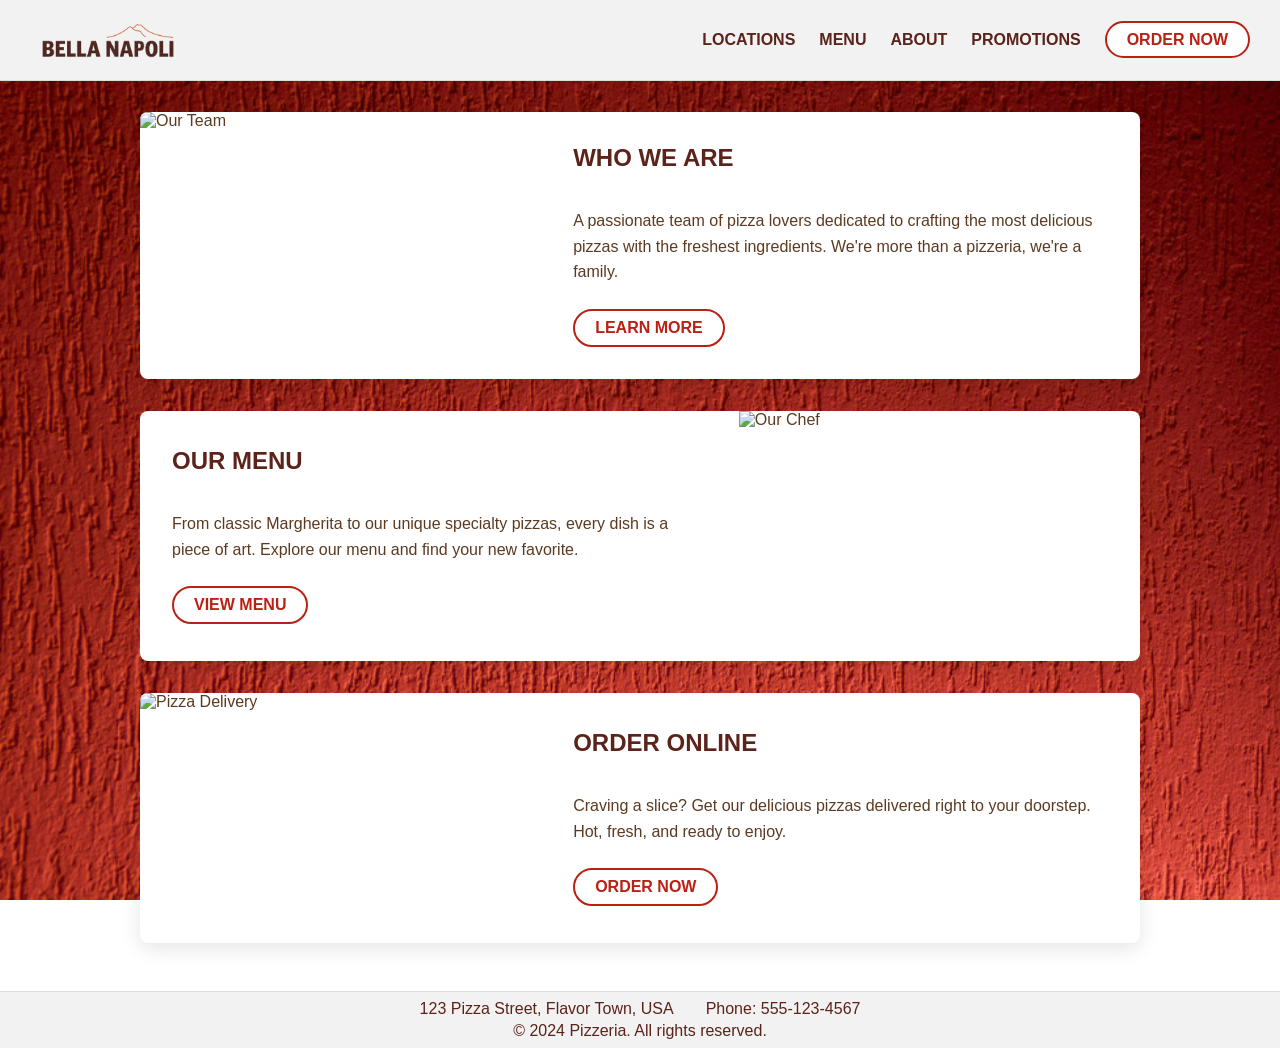
==== index.html @ 9ca112c9 "add defaults" ====
<!DOCTYPE html>
<html lang="en">
<head>
    <meta charset="UTF-8">
    <meta name="viewport" content="width=device-width, initial-scale=1.0">
    <meta name="description" content="Pizzeria website">
    <title>Pizzeria</title>
    <link rel="stylesheet" href="css/style.css">
</head>
<body>
    <header>
        <div class="logo-container">
            <a href="index.html"><img src="img/logo.png" alt="Pizzeria Logo"></a>
        </div>
        <nav>
            <ul>
                <li><a href="index.html">Locations</a></li>
                <li><a href="Pages/menu.html">Menu</a></li>
                <li><a href="Pages/about.html">About</a></li>
                <li><a href="#">Promotions</a></li>
                <li><a href="Pages/order.html" class="button">Order Now</a></li>
            </ul>
        </nav>
    </header>
    <main>
        <div class="info-section-container">
            <!-- About Us Card -->
            <div class="info-card">
                <div class="info-card-img">
                    <img src="img/team.jpg" alt="Our Team">
                </div>
                <div class="info-card-content">
                    <h2>Who We Are</h2>
                    <p>A passionate team of pizza lovers dedicated to crafting the most delicious pizzas with the freshest ingredients. We're more than a pizzeria, we're a family.</p>
                    <a href="Pages/about.html" class="info-card-button">Learn More</a>
                </div>
            </div>

            <!-- Menu Card -->
            <div class="info-card">
                <div class="info-card-img">
                    <img src="img/chef.jpg" alt="Our Chef">
                </div>
                <div class="info-card-content">
                    <h2>Our Menu</h2>
                    <p>From classic Margherita to our unique specialty pizzas, every dish is a piece of art. Explore our menu and find your new favorite.</p>
                    <a href="Pages/menu.html" class="info-card-button">View Menu</a>
                </div>
            </div>

            <!-- Order Now Card -->
            <div class="info-card">
                <div class="info-card-img">
                    <img src="img/pizza-delivery.jpg" alt="Pizza Delivery">
                </div>
                <div class="info-card-content">
                    <h2>Order Online</h2>
                    <p>Craving a slice? Get our delicious pizzas delivered right to your doorstep. Hot, fresh, and ready to enjoy.</p>
                    <a href="Pages/order.html" class="info-card-button">Order Now</a>
                </div>
            </div>
        </div>
    </main>
    <footer>
        <div class="footer-content">
            <div class="contact-info">
                <p>123 Pizza Street, Flavor Town, USA</p>
                <p>Phone: 555-123-4567</p>
            </div>
            <p>&copy; 2024 Pizzeria. All rights reserved.</p>
        </div>
    </footer>
    <script src="js/main.js"></script>
</body>
</html>
---- css/style.css ----
html, body {
    overflow-x: hidden; /* Prevent horizontal scrolling */
}

html {
    height: 100%;
    scroll-behavior: smooth;
}

body {
    font-family: sans-serif;
    color: #5c3a21;
    margin: 0;
    background-image: url('../img/background.jpg');
    background-repeat: no-repeat; /* Prevent the background from repeating */
    background-size: cover;
    background-position: center center;
    background-attachment: fixed; /* Keep the background fixed */
    display: flex;
    flex-direction: column;
    min-height: 100vh; /* Use min-height: 100vh to ensure the body takes at least the full viewport height */
    width: 100%; /* Ensure body takes full width */
}

main {
    flex: 1 0 auto;
    padding: 1rem;
    background-color: transparent;
    padding-top: 80px; /* Add padding to avoid content being hidden by the sticky header */
}

footer {
    flex-shrink: 0;
    background-color: #f2f2f2;
    color: #5b231a;
    text-align: center;
    padding: 0.5rem 2rem; /* Further reduced padding */
    width: 100%;
    border-top: 1px solid #ddd;
    box-sizing: border-box;
}

.footer-content {
    display: flex;
    flex-direction: column;
    align-items: center;
    gap: 0.25rem; /* Reduced space between contact info and copyright */
}

.contact-info {
    display: flex;
    gap: 2rem;
    flex-wrap: wrap;
    justify-content: center;
}

.footer-content p {
    margin: 0;
}

/* Header Styles */
header {
    background-color: #f2f2f2;
    padding: 15px 30px;
    display: flex;
    justify-content: space-between;
    align-items: center;
    border-bottom: 1px solid #ddd;
    position: fixed; /* Make header sticky */
    top: 0;
    left: 0;
    right: 0; /* Ensures the header spans the full width */
    z-index: 1000;
    transition: padding 0.3s ease, background-color 0.3s ease;
    box-sizing: border-box; /* Include padding and border in the element's total width and height */
}

header.scrolled {
    padding: 5px 30px;
    background-color: rgba(242, 242, 242, 0.9);
}

.logo-container {
    flex-shrink: 0;
}

.logo-container img {
    height: 50px;
    display: block;
    transition: height 0.3s ease;
}

header.scrolled .logo-container img {
    height: 40px;
}

nav ul {
    display: flex;
    align-items: center;
    gap: 24px;
    list-style: none;
    margin: 0;
    padding: 0;
}

nav a {
    font-family: 'Arial Black', 'Montserrat', sans-serif;
    font-weight: 900;
    text-transform: uppercase;
    text-decoration: none;
    color: #5b231a;
    transition: color 0.3s ease;
}

nav a:hover {
    color: #3d1710;
}

nav a.button {
    color: #ba2114;
    background-color: #ffffff;
    border: 2px solid #ba2114;
    border-radius: 30px;
    padding: 8px 20px;
    transition: background-color 0.3s ease, color 0.3s ease, padding 0.3s ease;
}

header.scrolled nav a.button {
    padding: 6px 18px;
}

nav a.button:hover {
    background-color: #ba2114;
    color: #ffffff;
}

/* Hamburger Menu */
.hamburger {
    display: none;
    cursor: pointer;
}

.hamburger span {
    display: block;
    width: 25px;
    height: 3px;
    margin: 5px 0;
    background-color: #5b231a;
    transition: all 0.3s ease-in-out;
}

/* Main Page Info Cards */
.info-section-container {
    display: flex;
    flex-direction: column;
    gap: 2rem;
    max-width: 1000px;
    margin: 2rem auto;
}

.info-card {
    display: flex;
    background-color: #ffffff;
    border-radius: 8px;
    box-shadow: 0 6px 20px rgba(0,0,0,0.1);
    overflow: hidden;
}

.info-card:nth-child(even) .info-card-img {
    order: 2;
}

.info-card-img {
    flex: 1.5;
    min-height: 250px;
}

.info-card-img img {
    width: 100%;
    height: 100%;
    object-fit: cover;
}

.info-card-content {
    flex: 2;
    padding: 2rem;
    display: flex;
    flex-direction: column;
    justify-content: center;
}

.info-card-content h2 {
    font-family: 'Arial Black', 'Montserrat', sans-serif;
    font-weight: 900;
    text-transform: uppercase;
    color: #5b231a;
    margin-top: 0;
}

.info-card-content p {
    line-height: 1.6;
    margin-bottom: 1.5rem;
}

.info-card-button {
    align-self: flex-start;
    font-family: 'Arial Black', 'Montserrat', sans-serif;
    font-weight: 900;
    text-transform: uppercase;
    text-decoration: none;
    color: #ba2114;
    background-color: #ffffff;
    border: 2px solid #ba2114;
    border-radius: 30px;
    padding: 8px 20px;
    transition: background-color 0.3s ease, color 0.3s ease;
}

.info-card-button:hover {
    background-color: #ba2114;
    color: #ffffff;
}


/* Responsive Design */
@media (max-width: 768px) {
    nav {
        order: 1;
    }

    nav ul {
        display: none;
        flex-direction: column;
        position: absolute;
        top: 100%;
        left: 0;
        width: 100%;
        background-color: #f2f2f2;
        padding: 1rem 0;
    }

    nav.nav-open ul {
        display: flex;
    }

    .hamburger {
        display: block;
        order: 2;
    }

    .info-card {
        flex-direction: column;
    }

    .info-card:nth-child(even) .info-card-img {
        order: 0;
    }
}

/* Order Page Banner Styling */
main.order-banner {
    background-color: transparent;
    padding: 120px 20px 40px;
}

.order-container {
    max-width: 700px;
    margin: 0 auto;
    background-color: #ffffff;
    padding: 40px;
    border-radius: 8px;
    box-shadow: 0 6px 20px rgba(0,0,0,0.1);
    text-align: center;
}

.order-container h1 {
    font-family: 'Arial Black', 'Montserrat', sans-serif;
    font-weight: 900;
    text-transform: uppercase;
    color: #5b231a;
    margin-top: 0;
    margin-bottom: 30px;
}

.order-form fieldset {
    border: 1px solid #ddd;
    border-radius: 8px;
    padding: 25px;
    margin-bottom: 25px;
    text-align: left;
}

.order-form legend {
    font-family: 'Arial Black', 'Montserrat', sans-serif;
    font-weight: 900;
    text-transform: uppercase;
    color: #5b231a;
    padding: 0 10px;
    margin-left: 10px;
}

.form-group {
    margin-bottom: 20px;
}

.form-group label {
    display: block;
    margin-bottom: 8px;
    font-weight: bold;
    color: #5c3a21;
}

.form-group input[type="text"],
.form-group input[type="tel"] {
    width: 100%;
    padding: 12px;
    border: 1px solid #ccc;
    border-radius: 5px;
    box-sizing: border-box;
    font-size: 16px;
}

.form-group-checkbox {
    display: flex;
    align-items: center;
    margin-bottom: 12px;
}

.form-group-checkbox label {
    margin-left: 10px;
    font-weight: normal;
}

.submit-btn {
    font-family: 'Arial Black', 'Montserrat', sans-serif;
    font-weight: 900;
    text-transform: uppercase;
    color: #ffffff;
    background-color: #ba2114;
    border: none;
    border-radius: 30px;
    padding: 15px 30px;
    cursor: pointer;
    transition: background-color 0.3s ease;
    font-size: 18px;
    margin-top: 10px;
}

.submit-btn:hover {
    background-color: #9a1b10;
}

/* Menu Page Styles */
.menu-container {
    max-width: 1200px;
    margin: 0 auto;
    padding: 20px;
}

.menu-category {
    margin-bottom: 50px;
}

.menu-category h2 {
    font-family: 'Arial Black', 'Montserrat', sans-serif;
    font-weight: 900;
    text-transform: uppercase;
    color: #fff;
    text-shadow: 2px 2px 4px rgba(0,0,0,0.6);
    text-align: center;
    font-size: 2.5rem;
    margin-bottom: 30px;
}

.menu-grid {
    display: grid;
    grid-template-columns: repeat(auto-fit, minmax(300px, 1fr));
    gap: 30px;
}

.menu-item {
    background-color: #fff;
    border-radius: 8px;
    box-shadow: 0 4px 15px rgba(0,0,0,0.08);
    overflow: hidden;
    display: flex;
    flex-direction: column;
}

.menu-item img {
    width: 100%;
    height: 200px;
    object-fit: cover;
}

.menu-item-details {
    padding: 20px;
    text-align: center;
}

.item-name {
    font-family: 'Arial Black', 'Montserrat', sans-serif;
    font-weight: 900;
    font-size: 1.4rem;
    color: #5b231a;
    margin: 0 0 10px 0;
}

.item-description {
    font-size: 1rem;
    color: #5c3a21;
    margin: 0 0 15px 0;
    line-height: 1.5;
}

.item-price {
    font-size: 1.2rem;
    font-weight: bold;
    color: #ba2114;
}
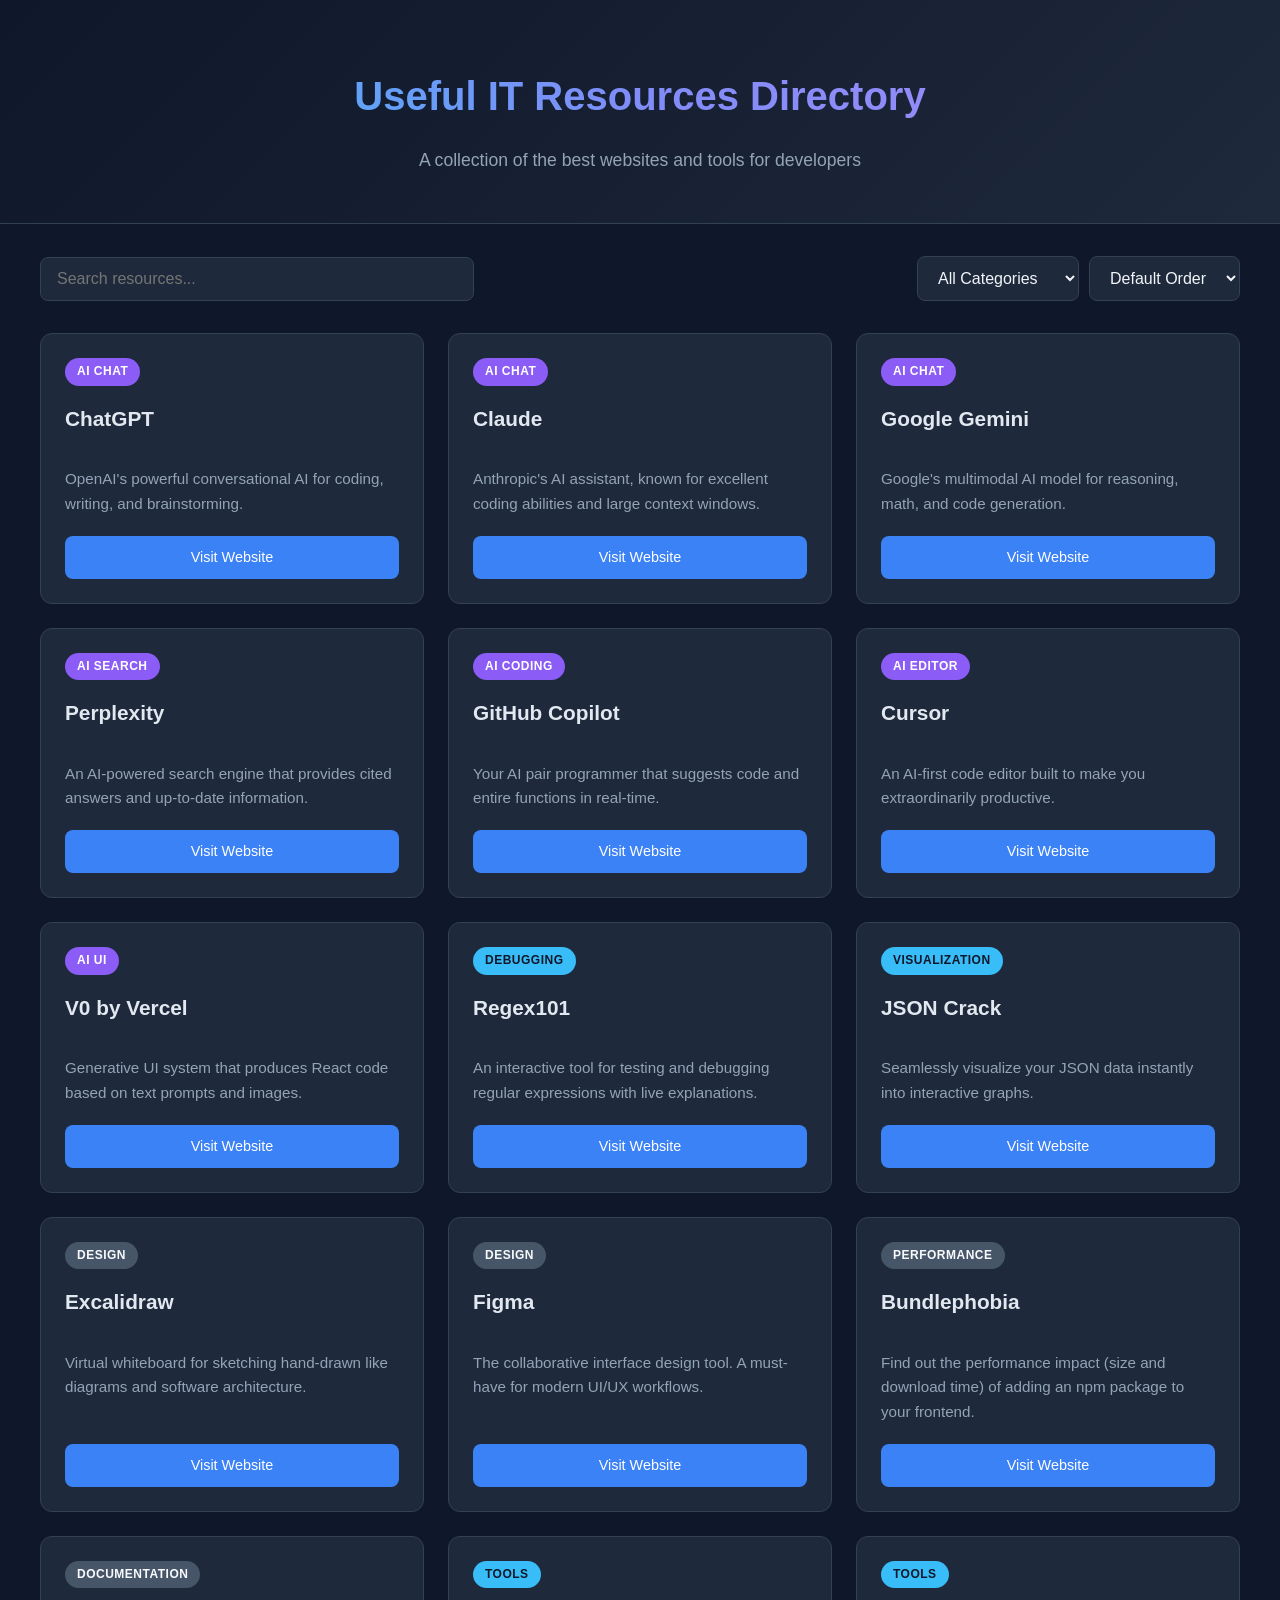
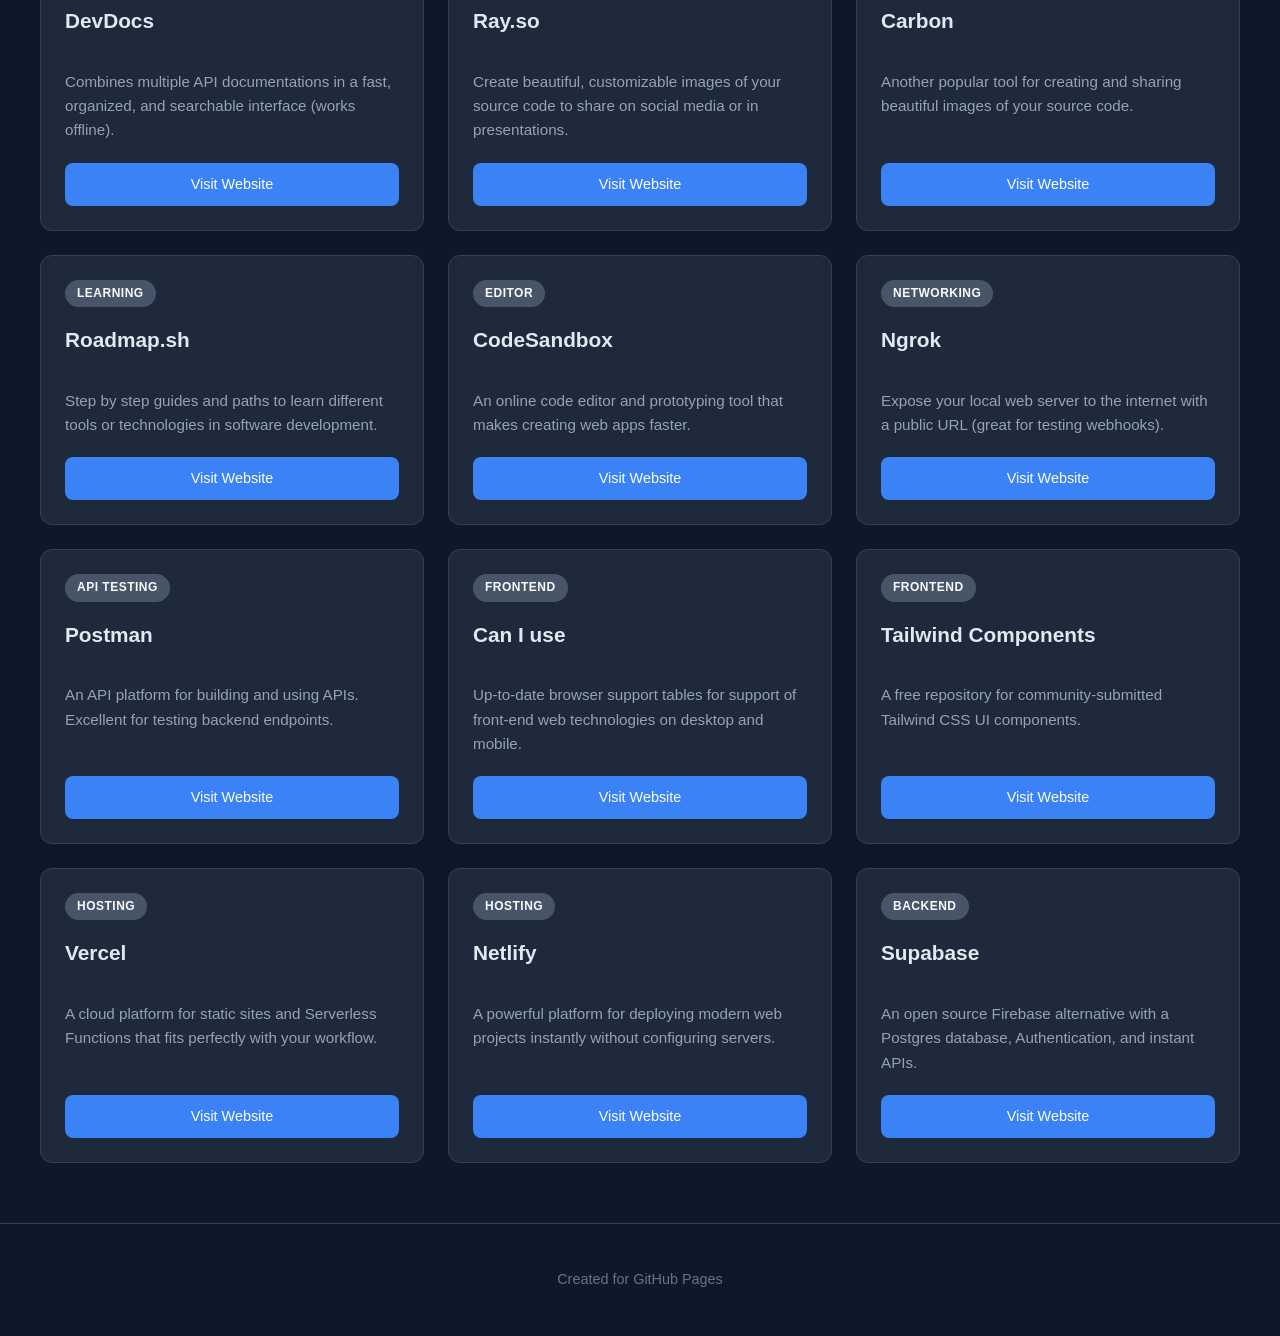
==== commit c3dc6add: "firts and last commit" ====
--- a/index.html
+++ b/index.html
@@ -3,73 +3,40 @@
 <head>
     <meta charset="UTF-8">
     <meta name="viewport" content="width=device-width, initial-scale=1.0">
-    <meta name="description" content="Pizzeria website">
-    <title>Pizzeria</title>
-    <link rel="stylesheet" href="css/style.css">
+    <title>Useful Resources Directory</title>
+    <link rel="stylesheet" href="style.css">
 </head>
 <body>
     <header>
-        <div class="logo-container">
-            <a href="index.html"><img src="img/logo.png" alt="Pizzeria Logo"></a>
-        </div>
-        <nav>
-            <ul>
-                <li><a href="index.html">Locations</a></li>
-                <li><a href="Pages/menu.html">Menu</a></li>
-                <li><a href="Pages/about.html">About</a></li>
-                <li><a href="#">Promotions</a></li>
-                <li><a href="Pages/order.html" class="button">Order Now</a></li>
-            </ul>
-        </nav>
+        <h1>Useful IT Resources Directory</h1>
+        <p>A collection of the best websites and tools for developers</p>
     </header>
+
     <main>
-        <div class="info-section-container">
-            <!-- About Us Card -->
-            <div class="info-card">
-                <div class="info-card-img">
-                    <img src="img/team.jpg" alt="Our Team">
-                </div>
-                <div class="info-card-content">
-                    <h2>Who We Are</h2>
-                    <p>A passionate team of pizza lovers dedicated to crafting the most delicious pizzas with the freshest ingredients. We're more than a pizzeria, we're a family.</p>
-                    <a href="Pages/about.html" class="info-card-button">Learn More</a>
-                </div>
-            </div>
-
-            <!-- Menu Card -->
-            <div class="info-card">
-                <div class="info-card-img">
-                    <img src="img/chef.jpg" alt="Our Chef">
-                </div>
-                <div class="info-card-content">
-                    <h2>Our Menu</h2>
-                    <p>From classic Margherita to our unique specialty pizzas, every dish is a piece of art. Explore our menu and find your new favorite.</p>
-                    <a href="Pages/menu.html" class="info-card-button">View Menu</a>
-                </div>
-            </div>
-
-            <!-- Order Now Card -->
-            <div class="info-card">
-                <div class="info-card-img">
-                    <img src="img/pizza-delivery.jpg" alt="Pizza Delivery">
-                </div>
-                <div class="info-card-content">
-                    <h2>Order Online</h2>
-                    <p>Craving a slice? Get our delicious pizzas delivered right to your doorstep. Hot, fresh, and ready to enjoy.</p>
-                    <a href="Pages/order.html" class="info-card-button">Order Now</a>
-                </div>
+        <div class="controls-container">
+            <input type="text" id="search-input" placeholder="Search resources...">
+            <div class="filters">
+                <select id="category-filter">
+                    <option value="all">All Categories</option>
+                </select>
+                <select id="sort-select">
+                    <option value="default">Default Order</option>
+                    <option value="name-asc">Name (A-Z)</option>
+                    <option value="name-desc">Name (Z-A)</option>
+                </select>
             </div>
         </div>
+
+        <!-- Cards from JSON will be loaded here -->
+        <div id="resources-container" class="container">
+            <p>Loading data...</p>
+        </div>
     </main>
+
     <footer>
-        <div class="footer-content">
-            <div class="contact-info">
-                <p>123 Pizza Street, Flavor Town, USA</p>
-                <p>Phone: 555-123-4567</p>
-            </div>
-            <p>&copy; 2024 Pizzeria. All rights reserved.</p>
-        </div>
+        <p>Created for GitHub Pages</p>
     </footer>
-    <script src="js/main.js"></script>
+
+    <script src="script.js"></script>
 </body>
 </html>
--- a/style.css
+++ b/style.css
@@ -0,0 +1,205 @@
+/* Modern Dark Theme */
+:root {
+    --bg-color: #0f172a;
+    --text-color: #f1f5f9;
+    --card-bg: #1e293b;
+    --card-hover: #334155;
+    --accent-color: #3b82f6;
+    --accent-hover: #2563eb;
+
+    /* Tag Colors */
+    --tag-ai-bg: #8b5cf6;
+    --tag-ai-text: #ffffff;
+
+    --tag-tools-bg: #38bdf8;
+    --tag-tools-text: #0f172a;
+
+    --tag-default-bg: #475569;
+    --tag-default-text: #f8fafc;
+}
+
+body {
+    font-family: 'Inter', -apple-system, BlinkMacSystemFont, "Segoe UI", Roboto, Helvetica, Arial, sans-serif;
+    line-height: 1.6;
+    margin: 0;
+    padding: 0;
+    background-color: var(--bg-color);
+    color: var(--text-color);
+}
+
+header {
+    text-align: center;
+    padding: 4rem 1rem 2rem;
+    background: linear-gradient(135deg, rgba(15,23,42,1) 0%, rgba(30,41,59,1) 100%);
+    border-bottom: 1px solid #334155;
+    margin-bottom: 2rem;
+}
+
+header h1 {
+    margin: 0 0 10px 0;
+    font-size: 2.5rem;
+    font-weight: 800;
+    background: -webkit-linear-gradient(45deg, #38bdf8, #818cf8, #a78bfa);
+    -webkit-background-clip: text;
+    -webkit-text-fill-color: transparent;
+}
+
+header p {
+    color: #94a3b8;
+    font-size: 1.1rem;
+}
+
+/* Controls (Search & Filters) */
+.controls-container {
+    max-width: 1200px;
+    margin: 0 auto 2rem;
+    padding: 0 1.5rem;
+    display: flex;
+    flex-direction: column;
+    gap: 15px;
+}
+
+@media (min-width: 768px) {
+    .controls-container {
+        flex-direction: row;
+        justify-content: space-between;
+        align-items: center;
+    }
+}
+
+.controls-container input,
+.controls-container select {
+    background-color: var(--card-bg);
+    border: 1px solid #334155;
+    color: var(--text-color);
+    padding: 12px 16px;
+    border-radius: 8px;
+    font-size: 1rem;
+    outline: none;
+    transition: border-color 0.2s;
+}
+
+.controls-container input:focus,
+.controls-container select:focus {
+    border-color: var(--accent-color);
+}
+
+.controls-container input {
+    flex-grow: 1;
+    max-width: 400px;
+}
+
+.filters {
+    display: flex;
+    gap: 10px;
+    flex-wrap: wrap;
+}
+
+/* Container */
+.container {
+    max-width: 1200px;
+    margin: 0 auto;
+    padding: 0 1.5rem;
+    display: grid;
+    grid-template-columns: repeat(auto-fill, minmax(320px, 1fr));
+    gap: 24px;
+}
+
+.no-results {
+    grid-column: 1 / -1;
+    text-align: center;
+    padding: 3rem;
+    color: #94a3b8;
+    font-size: 1.2rem;
+    background: var(--card-bg);
+    border-radius: 12px;
+    border: 1px dashed #334155;
+}
+
+/* Card Styles */
+.card {
+    background: var(--card-bg);
+    border: 1px solid #334155;
+    border-radius: 12px;
+    padding: 24px;
+    display: flex;
+    flex-direction: column;
+    transition: all 0.3s ease;
+}
+
+.card:hover {
+    transform: translateY(-4px);
+    box-shadow: 0 12px 20px -10px rgba(0, 0, 0, 0.5);
+    border-color: #475569;
+    background: var(--card-hover);
+}
+
+.card h2 {
+    margin-top: 0;
+    font-size: 1.3rem;
+    font-weight: 600;
+    color: #e2e8f0;
+}
+
+.card p {
+    flex-grow: 1;
+    color: #94a3b8;
+    font-size: 0.95rem;
+    margin-bottom: 20px;
+}
+
+/* Dynamic Tag System */
+.tag {
+    display: inline-block;
+    padding: 4px 12px;
+    border-radius: 9999px;
+    font-size: 0.75rem;
+    font-weight: 600;
+    text-transform: uppercase;
+    letter-spacing: 0.5px;
+    margin-bottom: 16px;
+    align-self: flex-start;
+}
+
+.tag[data-type^="AI"] {
+    background-color: var(--tag-ai-bg);
+    color: var(--tag-ai-text);
+}
+
+.tag[data-type="Tools"],
+.tag[data-type="Debugging"],
+.tag[data-type="Visualization"] {
+    background-color: var(--tag-tools-bg);
+    color: var(--tag-tools-text);
+}
+
+.tag.default {
+    background-color: var(--tag-default-bg);
+    color: var(--tag-default-text);
+}
+
+.card a {
+    display: inline-block;
+    background-color: var(--accent-color);
+    color: white;
+    text-decoration: none;
+    padding: 10px 16px;
+    border-radius: 8px;
+    text-align: center;
+    font-weight: 500;
+    font-size: 0.9rem;
+    transition: background-color 0.2s ease;
+}
+
+.card a:hover {
+    background-color: var(--accent-hover);
+}
+
+footer {
+    text-align: center;
+    padding: 30px;
+    margin-top: 60px;
+    border-top: 1px solid #334155;
+    color: #64748b;
+    font-size: 0.9rem;
+}
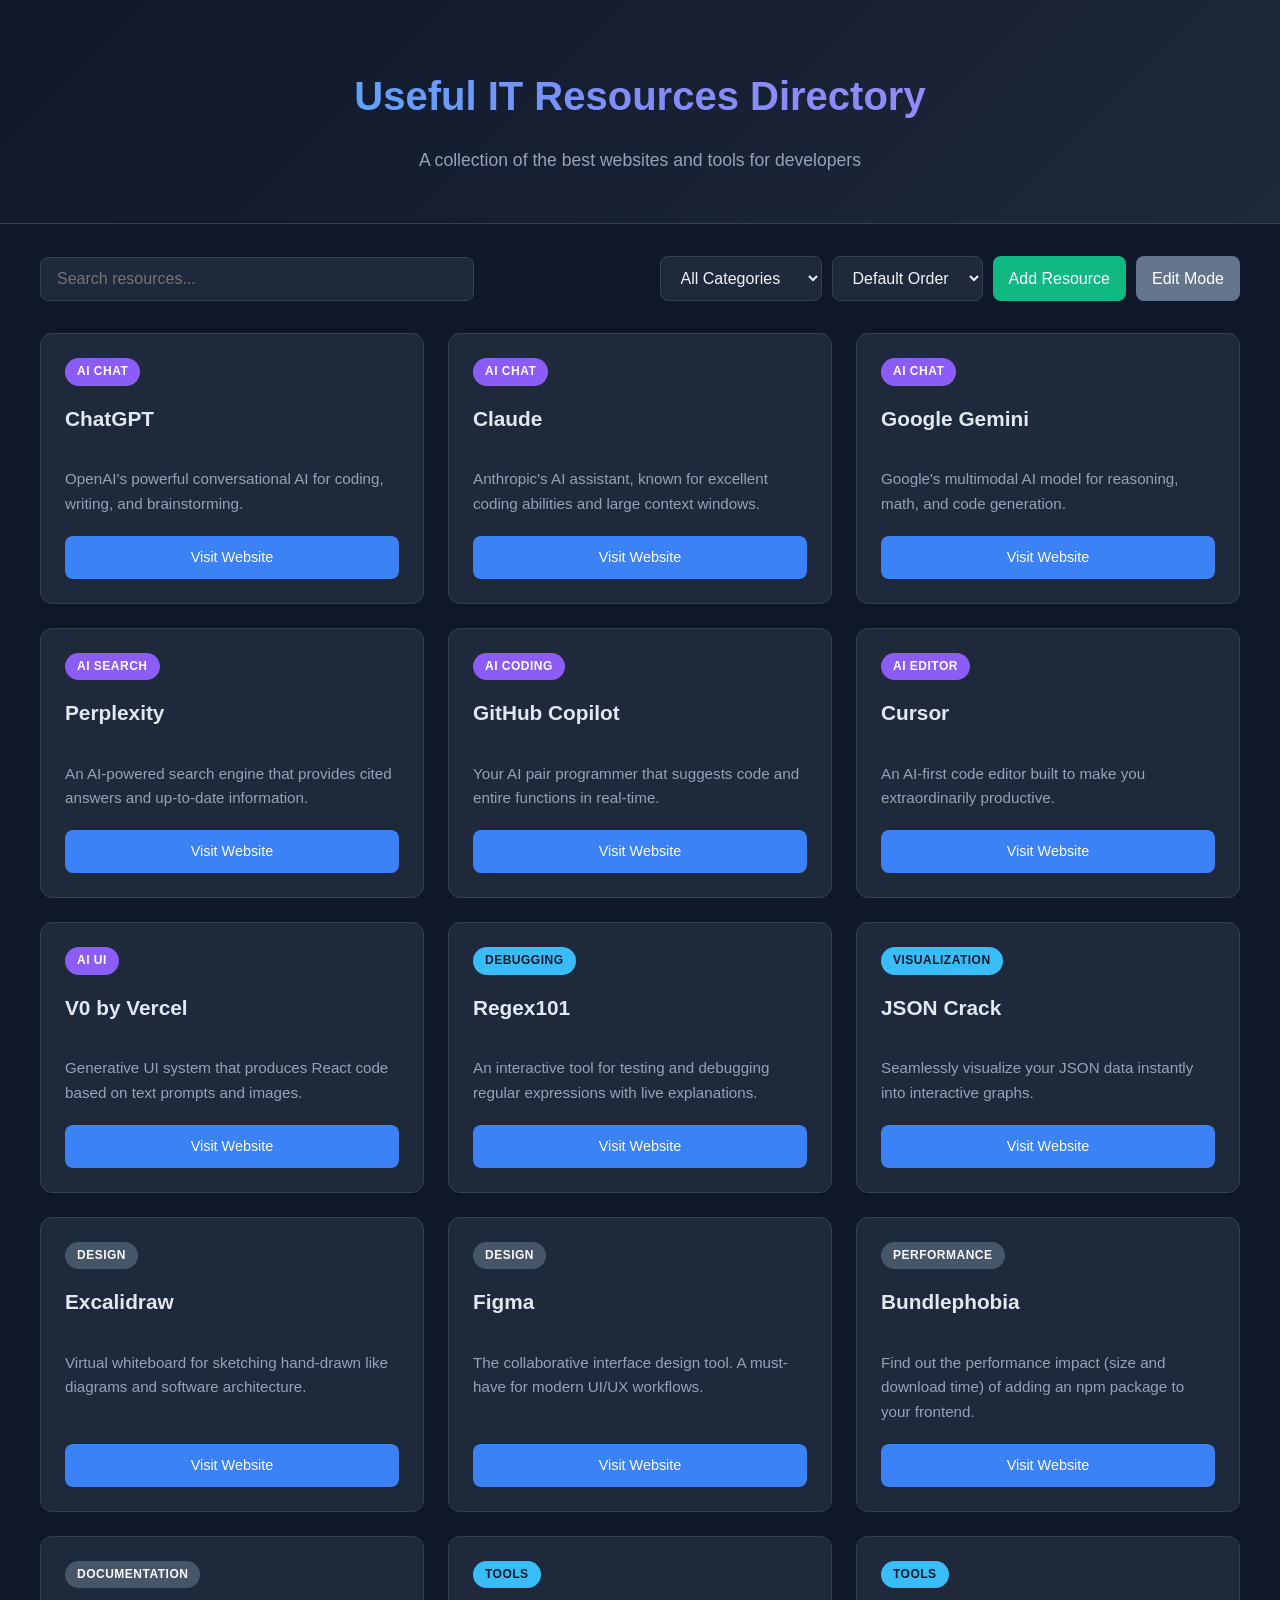
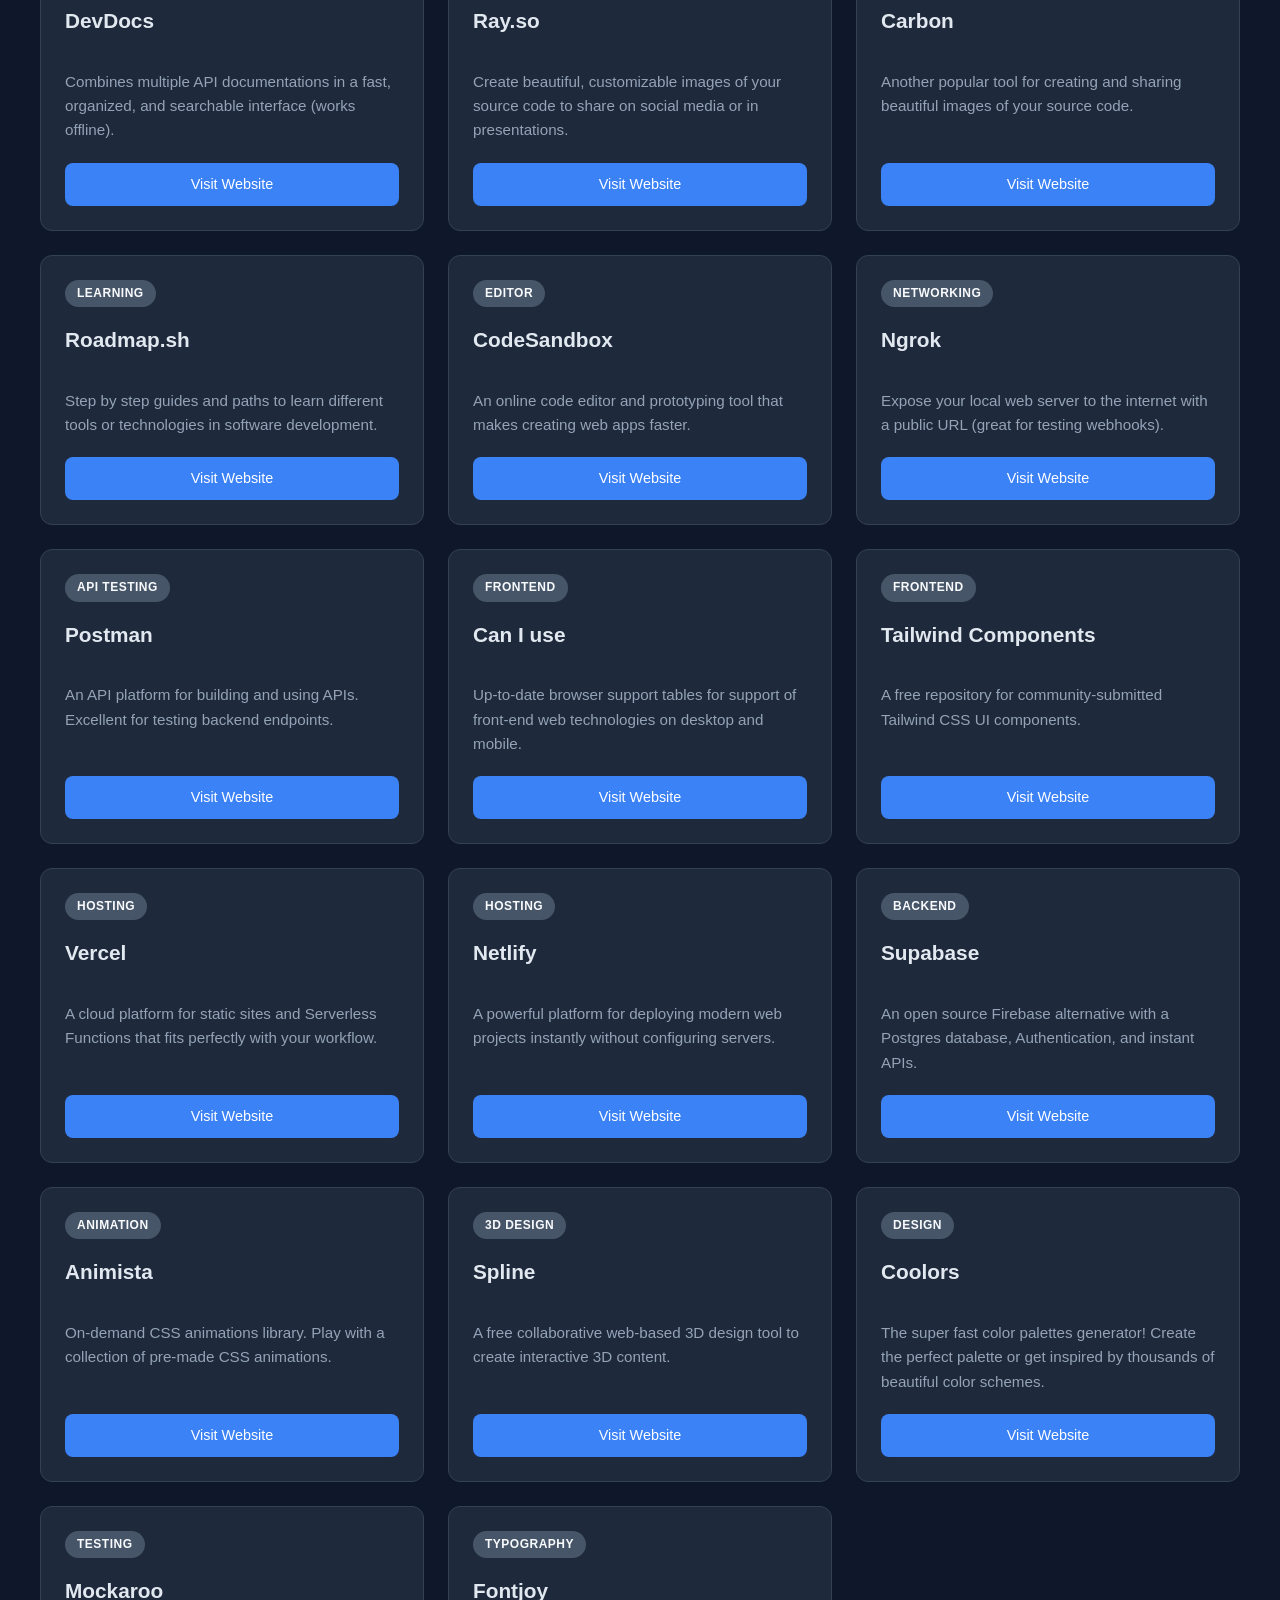
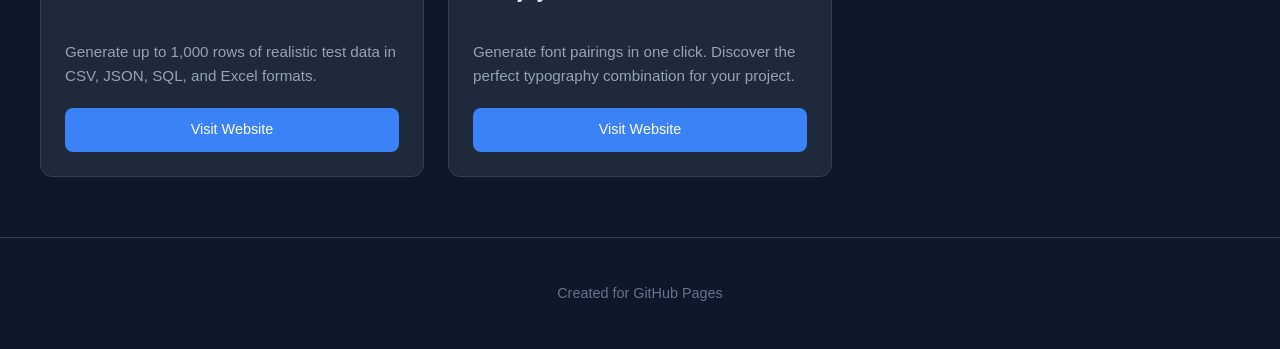
==== commit fe0d73d9: "new" ====
--- a/index.html
+++ b/index.html
@@ -24,6 +24,71 @@
                     <option value="name-asc">Name (A-Z)</option>
                     <option value="name-desc">Name (Z-A)</option>
                 </select>
+                <button id="admin-panel-btn" class="admin-btn">Add Resource</button>
+                <!-- Добавлена кнопка включения режима редактирования/удаления -->
+                <button id="toggle-admin-mode-btn" class="admin-btn" style="background-color: #64748b;">Edit Mode</button>
+            </div>
+        </div>
+
+        <!-- Admin Panel Modal -->
+        <div id="admin-modal" class="modal">
+            <div class="modal-content">
+                <span class="close-btn">&times;</span>
+                <h2>Add New Resource</h2>
+                <p class="admin-desc">To save this permanently on GitHub, provide your Personal Access Token.</p>
+
+                <form id="admin-form">
+                    <div class="form-group">
+                        <label for="github-token">GitHub Token (PAT)</label>
+                        <input type="password" id="github-token" placeholder="ghp_xxxxxxxxxxxxxxxxx" required>
+                        <small>Requires 'repo' scope. Token is never saved.</small>
+                    </div>
+                    <div class="form-group">
+                        <label for="github-repo">GitHub Repo (username/repo)</label>
+                        <input type="text" id="github-repo" placeholder="octocat/my-resources" required>
+                        <small>The repository where data.json is located.</small>
+                    </div>
+                    <hr class="form-divider">
+                    <div class="form-group">
+                        <label for="res-title">Title</label>
+                        <input type="text" id="res-title" placeholder="E.g. CodePen" required>
+                    </div>
+                    <div class="form-group">
+                        <label for="res-desc">Description</label>
+                        <input type="text" id="res-desc" placeholder="A brief description" required>
+                    </div>
+                    <div class="form-group">
+                        <label for="res-url">URL</label>
+                        <input type="url" id="res-url" placeholder="https://..." required>
+                    </div>
+                    <div class="form-group">
+                        <label for="res-tag">Tag / Category</label>
+                        <input type="text" id="res-tag" placeholder="E.g. Editor" required>
+                    </div>
+                    <button type="submit" id="save-btn" class="save-btn">Push to GitHub</button>
+                    <div id="admin-status" class="status-msg"></div>
+                </form>
+            </div>
+        </div>
+
+        <!-- Модальное окно для подтверждения удаления -->
+        <div id="delete-modal" class="modal">
+            <div class="modal-content">
+                <span class="close-delete-btn close-btn">&times;</span>
+                <h2>Delete Resource</h2>
+                <p class="admin-desc" id="delete-confirm-text">Are you sure you want to delete this resource?</p>
+                <form id="delete-form">
+                    <div class="form-group">
+                        <label for="del-github-token">GitHub Token (PAT)</label>
+                        <input type="password" id="del-github-token" placeholder="ghp_xxxxxxxxxxxxxxxxx" required>
+                    </div>
+                    <div class="form-group">
+                        <label for="del-github-repo">GitHub Repo (username/repo)</label>
+                        <input type="text" id="del-github-repo" placeholder="octocat/my-resources" required>
+                    </div>
+                    <button type="submit" id="confirm-delete-btn" class="save-btn" style="background-color: #ef4444;">Delete from GitHub</button>
+                    <div id="delete-status" class="status-msg"></div>
+                </form>
             </div>
         </div>
 
--- a/style.css
+++ b/style.css
@@ -6,6 +6,8 @@
     --card-hover: #334155;
     --accent-color: #3b82f6;
     --accent-hover: #2563eb;
+    --danger-color: #ef4444;
+    --danger-hover: #dc2626;
 
     /* Tag Colors */
     --tag-ai-bg: #8b5cf6;
@@ -95,6 +97,153 @@
     flex-wrap: wrap;
 }
 
+.admin-btn {
+    background-color: #10b981;
+    color: white;
+    border: none;
+    padding: 12px 16px;
+    border-radius: 8px;
+    font-size: 1rem;
+    cursor: pointer;
+    transition: background-color 0.2s;
+    font-weight: 500;
+}
+
+.admin-btn:hover {
+    background-color: #059669;
+}
+
+.admin-mode-active .admin-btn {
+    background-color: var(--danger-color);
+}
+.admin-mode-active .admin-btn:hover {
+    background-color: var(--danger-hover);
+}
+
+/* Modal Styles */
+.modal {
+    display: none;
+    position: fixed;
+    z-index: 100;
+    left: 0;
+    top: 0;
+    width: 100%;
+    height: 100%;
+    overflow: auto;
+    background-color: rgba(15, 23, 42, 0.8);
+    backdrop-filter: blur(4px);
+}
+
+.modal-content {
+    background-color: var(--card-bg);
+    margin: 10% auto;
+    padding: 30px;
+    border: 1px solid #334155;
+    border-radius: 12px;
+    width: 90%;
+    max-width: 500px;
+    box-shadow: 0 20px 25px -5px rgba(0, 0, 0, 0.5);
+    position: relative;
+}
+
+.close-btn {
+    color: #94a3b8;
+    float: right;
+    font-size: 28px;
+    font-weight: bold;
+    cursor: pointer;
+}
+
+.close-btn:hover,
+.close-btn:focus {
+    color: #f1f5f9;
+    text-decoration: none;
+}
+
+.modal h2 {
+    margin-top: 0;
+    color: #f1f5f9;
+}
+
+.admin-desc {
+    color: #94a3b8;
+    font-size: 0.9rem;
+    margin-bottom: 20px;
+}
+
+.form-group {
+    margin-bottom: 15px;
+}
+
+.form-group label {
+    display: block;
+    margin-bottom: 5px;
+    font-weight: 500;
+    color: #e2e8f0;
+    font-size: 0.9rem;
+}
+
+.form-group input {
+    width: 100%;
+    box-sizing: border-box;
+    background-color: #0f172a;
+    border: 1px solid #334155;
+    color: white;
+    padding: 10px;
+    border-radius: 6px;
+    outline: none;
+}
+
+.form-group input:focus {
+    border-color: var(--accent-color);
+}
+
+.form-group small {
+    display: block;
+    color: #64748b;
+    margin-top: 5px;
+    font-size: 0.75rem;
+}
+
+.form-divider {
+    border: 0;
+    height: 1px;
+    background: #334155;
+    margin: 20px 0;
+}
+
+.save-btn {
+    width: 100%;
+    background-color: var(--accent-color);
+    color: white;
+    border: none;
+    padding: 12px;
+    border-radius: 8px;
+    font-size: 1rem;
+    cursor: pointer;
+    font-weight: bold;
+    margin-top: 10px;
+}
+
+.save-btn:hover {
+    background-color: var(--accent-hover);
+}
+
+.save-btn:disabled {
+    background-color: #475569;
+    cursor: not-allowed;
+}
+
+.status-msg {
+    margin-top: 15px;
+    text-align: center;
+    font-size: 0.9rem;
+    font-weight: 500;
+}
+.status-success { color: #10b981; }
+.status-error { color: #ef4444; }
+
+
 /* Container */
 .container {
     max-width: 1200px;
@@ -125,6 +274,7 @@
     display: flex;
     flex-direction: column;
     transition: all 0.3s ease;
+    position: relative; /* For delete button positioning */
 }
 
 .card:hover {
@@ -132,6 +282,32 @@
     box-shadow: 0 12px 20px -10px rgba(0, 0, 0, 0.5);
     border-color: #475569;
     background: var(--card-hover);
+}
+
+.card-header {
+    display: flex;
+    justify-content: space-between;
+    align-items: flex-start;
+}
+
+/* Delete Button */
+.delete-btn {
+    display: none; /* Hidden by default, shown in admin mode */
+    background: none;
+    border: none;
+    color: #94a3b8;
+    font-size: 1.2rem;
+    cursor: pointer;
+    padding: 0;
+    transition: color 0.2s;
+}
+
+.admin-mode-active .delete-btn {
+    display: block;
+}
+
+.delete-btn:hover {
+    color: var(--danger-color);
 }
 
 .card h2 {
@@ -158,7 +334,6 @@
     text-transform: uppercase;
     letter-spacing: 0.5px;
     margin-bottom: 16px;
-    align-self: flex-start;
 }
 
 .tag[data-type^="AI"] {
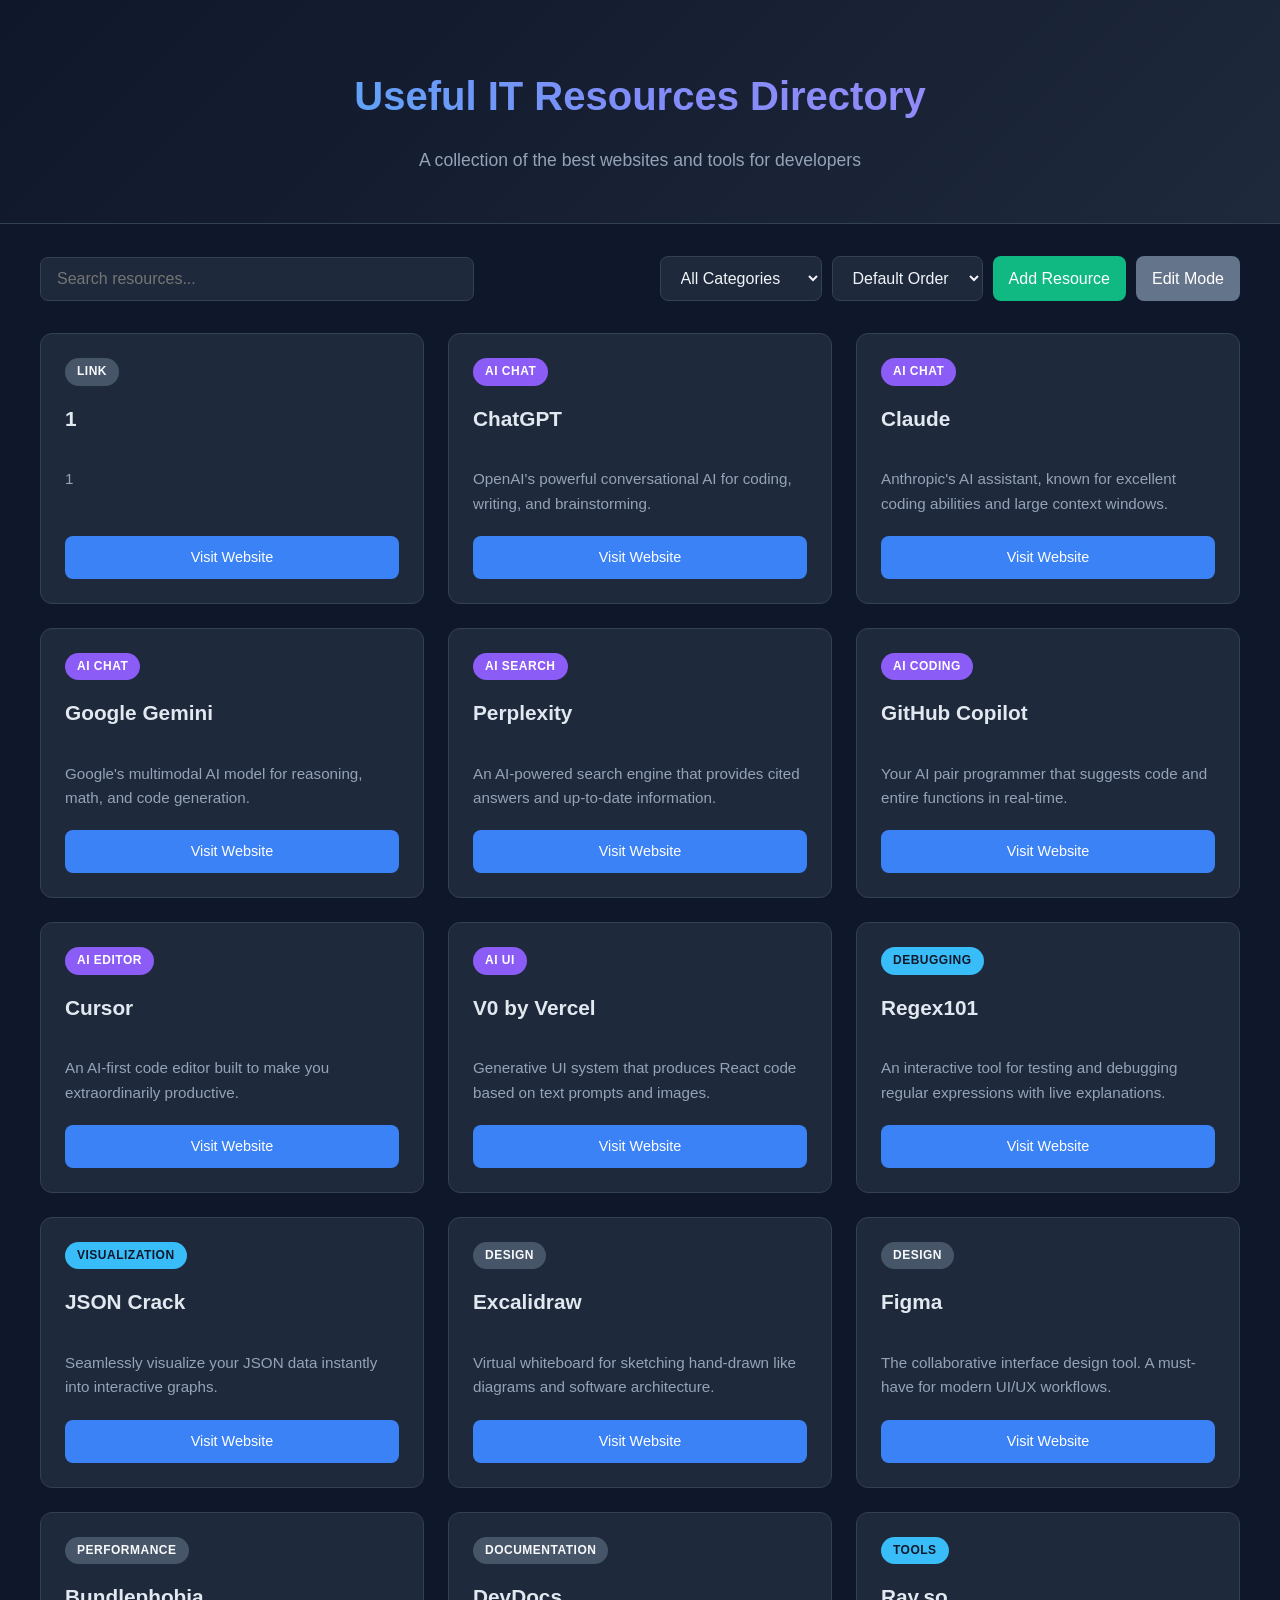
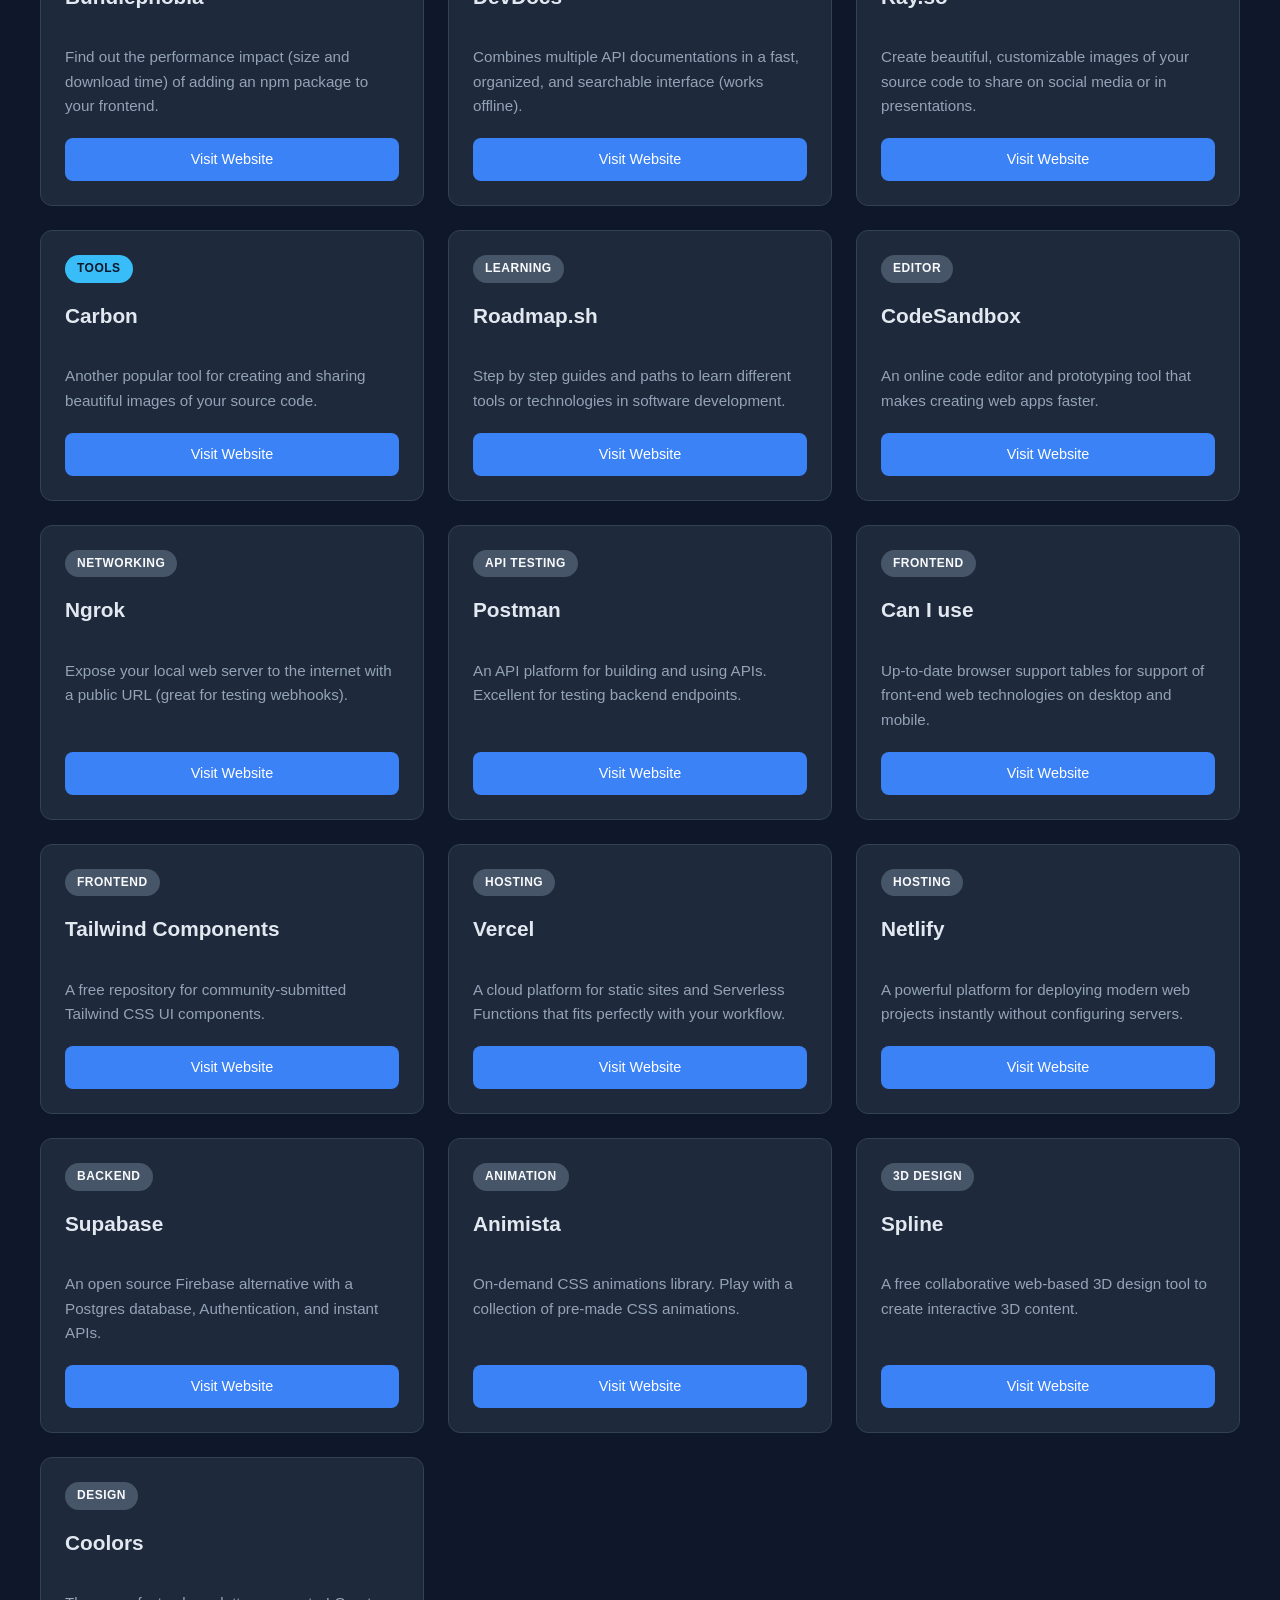
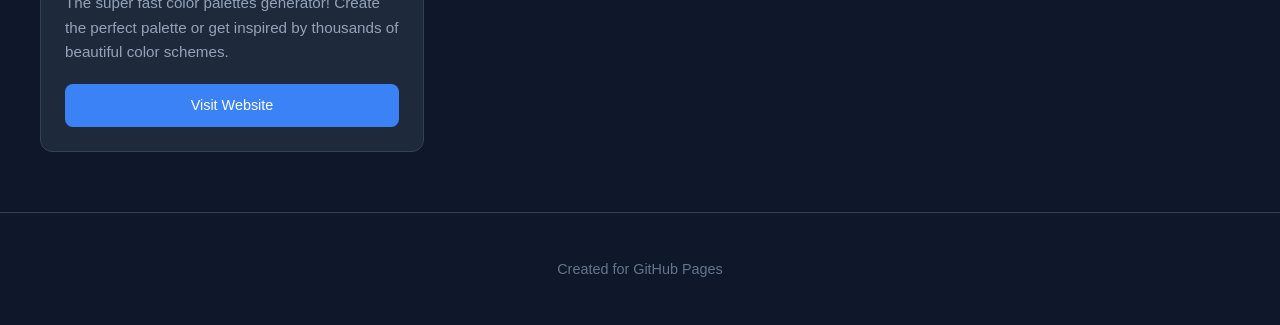
==== commit ce9a91b4: "new3" ====
--- a/index.html
+++ b/index.html
@@ -4,7 +4,7 @@
     <meta charset="UTF-8">
     <meta name="viewport" content="width=device-width, initial-scale=1.0">
     <title>Useful Resources Directory</title>
-    <link rel="stylesheet" href="style.css">
+    <link rel="stylesheet" href="style.css?v=4">
 </head>
 <body>
     <header>
@@ -25,13 +25,12 @@
                     <option value="name-desc">Name (Z-A)</option>
                 </select>
                 <button id="admin-panel-btn" class="admin-btn">Add Resource</button>
-                <!-- Добавлена кнопка включения режима редактирования/удаления -->
                 <button id="toggle-admin-mode-btn" class="admin-btn" style="background-color: #64748b;">Edit Mode</button>
             </div>
         </div>
 
         <!-- Admin Panel Modal -->
-        <div id="admin-modal" class="modal">
+        <div id="admin-modal" class="modal" style="display: none;">
             <div class="modal-content">
                 <span class="close-btn">&times;</span>
                 <h2>Add New Resource</h2>
@@ -41,7 +40,7 @@
                     <div class="form-group">
                         <label for="github-token">GitHub Token (PAT)</label>
                         <input type="password" id="github-token" placeholder="ghp_xxxxxxxxxxxxxxxxx" required>
-                        <small>Requires 'repo' scope. Token is never saved.</small>
+                        <small>Requires 'repo' scope. Saved locally in current session.</small>
                     </div>
                     <div class="form-group">
                         <label for="github-repo">GitHub Repo (username/repo)</label>
@@ -72,7 +71,7 @@
         </div>
 
         <!-- Модальное окно для подтверждения удаления -->
-        <div id="delete-modal" class="modal">
+        <div id="delete-modal" class="modal" style="display: none;">
             <div class="modal-content">
                 <span class="close-delete-btn close-btn">&times;</span>
                 <h2>Delete Resource</h2>
@@ -102,6 +101,6 @@
         <p>Created for GitHub Pages</p>
     </footer>
 
-    <script src="script.js"></script>
+    <script src="script.js?v=4"></script>
 </body>
 </html>
--- a/style.css
+++ b/style.css
@@ -113,11 +113,12 @@
     background-color: #059669;
 }
 
-.admin-mode-active .admin-btn {
-    background-color: var(--danger-color);
-}
-.admin-mode-active .admin-btn:hover {
-    background-color: var(--danger-hover);
+body.admin-mode-active #toggle-admin-mode-btn {
+    background-color: var(--danger-color) !important;
+}
+
+body.admin-mode-active #toggle-admin-mode-btn:hover {
+    background-color: var(--danger-hover) !important;
 }
 
 /* Modal Styles */
@@ -302,7 +303,7 @@
     transition: color 0.2s;
 }
 
-.admin-mode-active .delete-btn {
+body.admin-mode-active .delete-btn {
     display: block;
 }
 
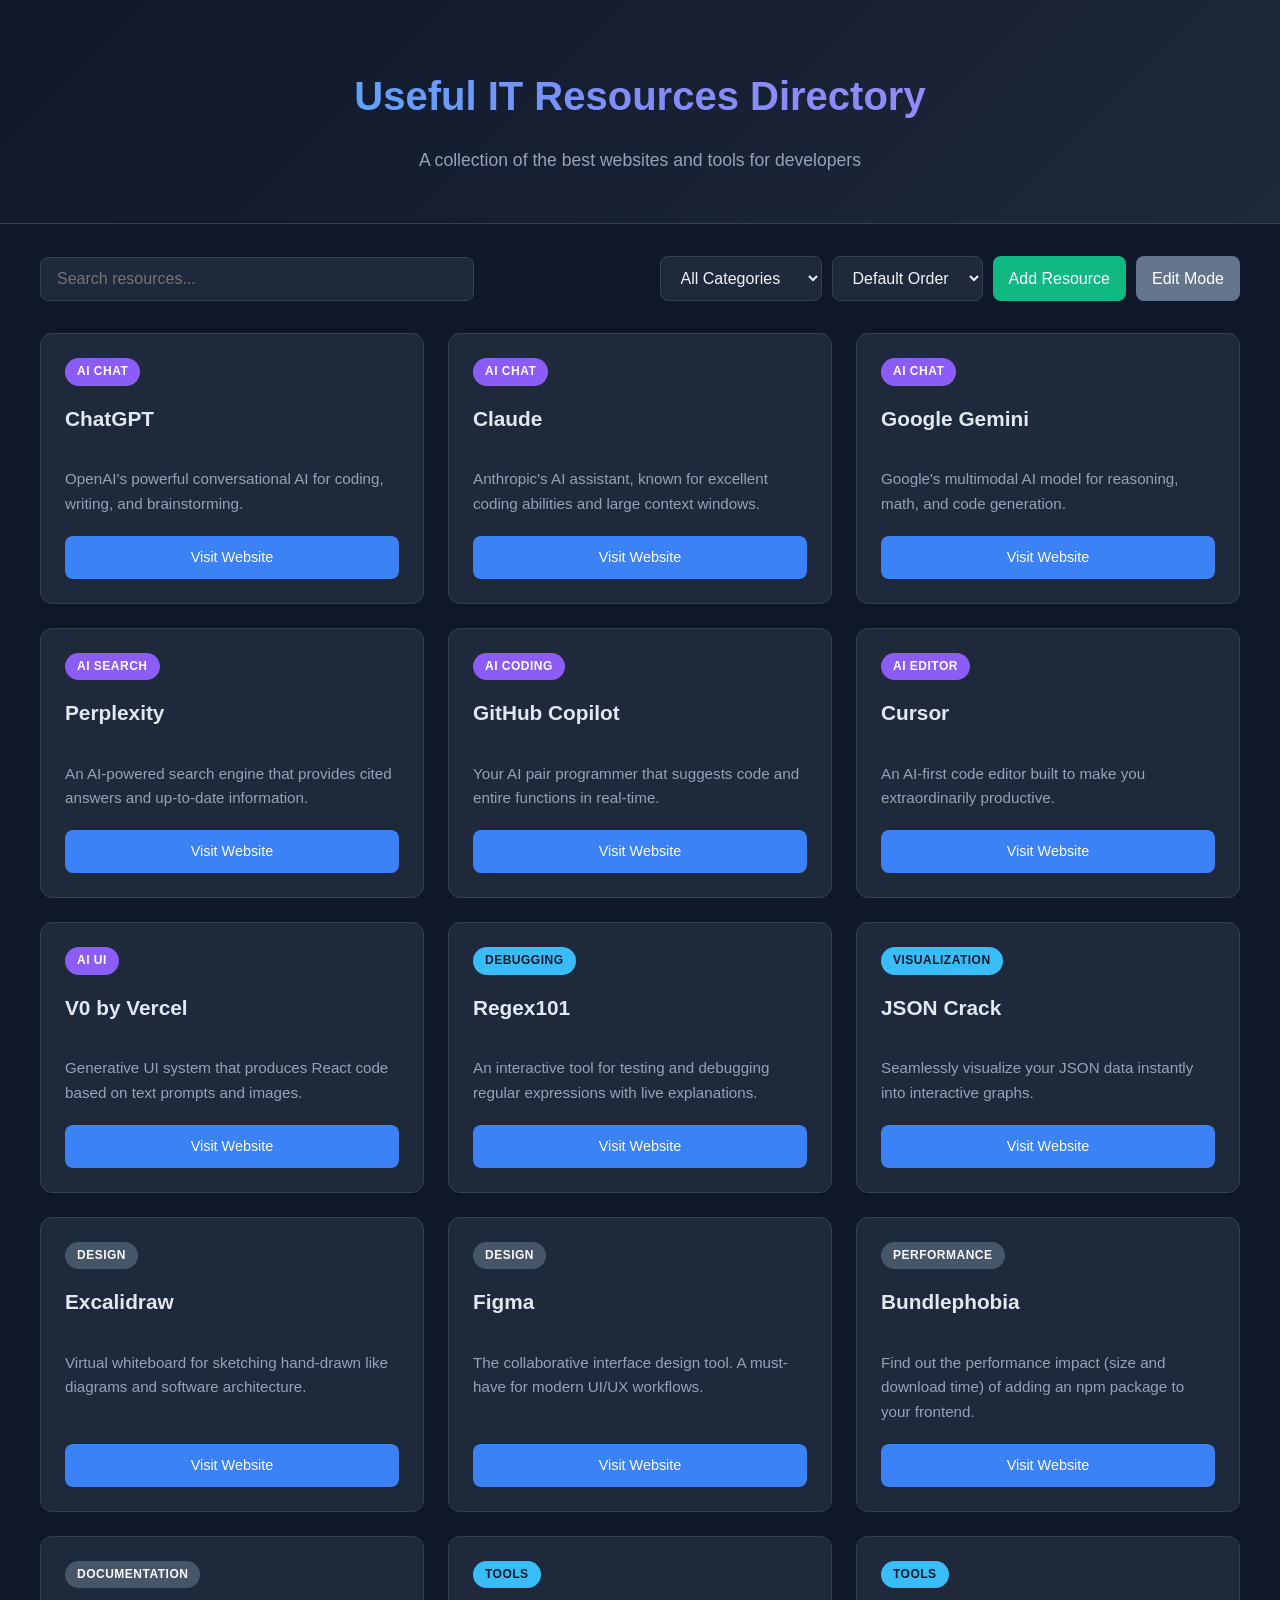
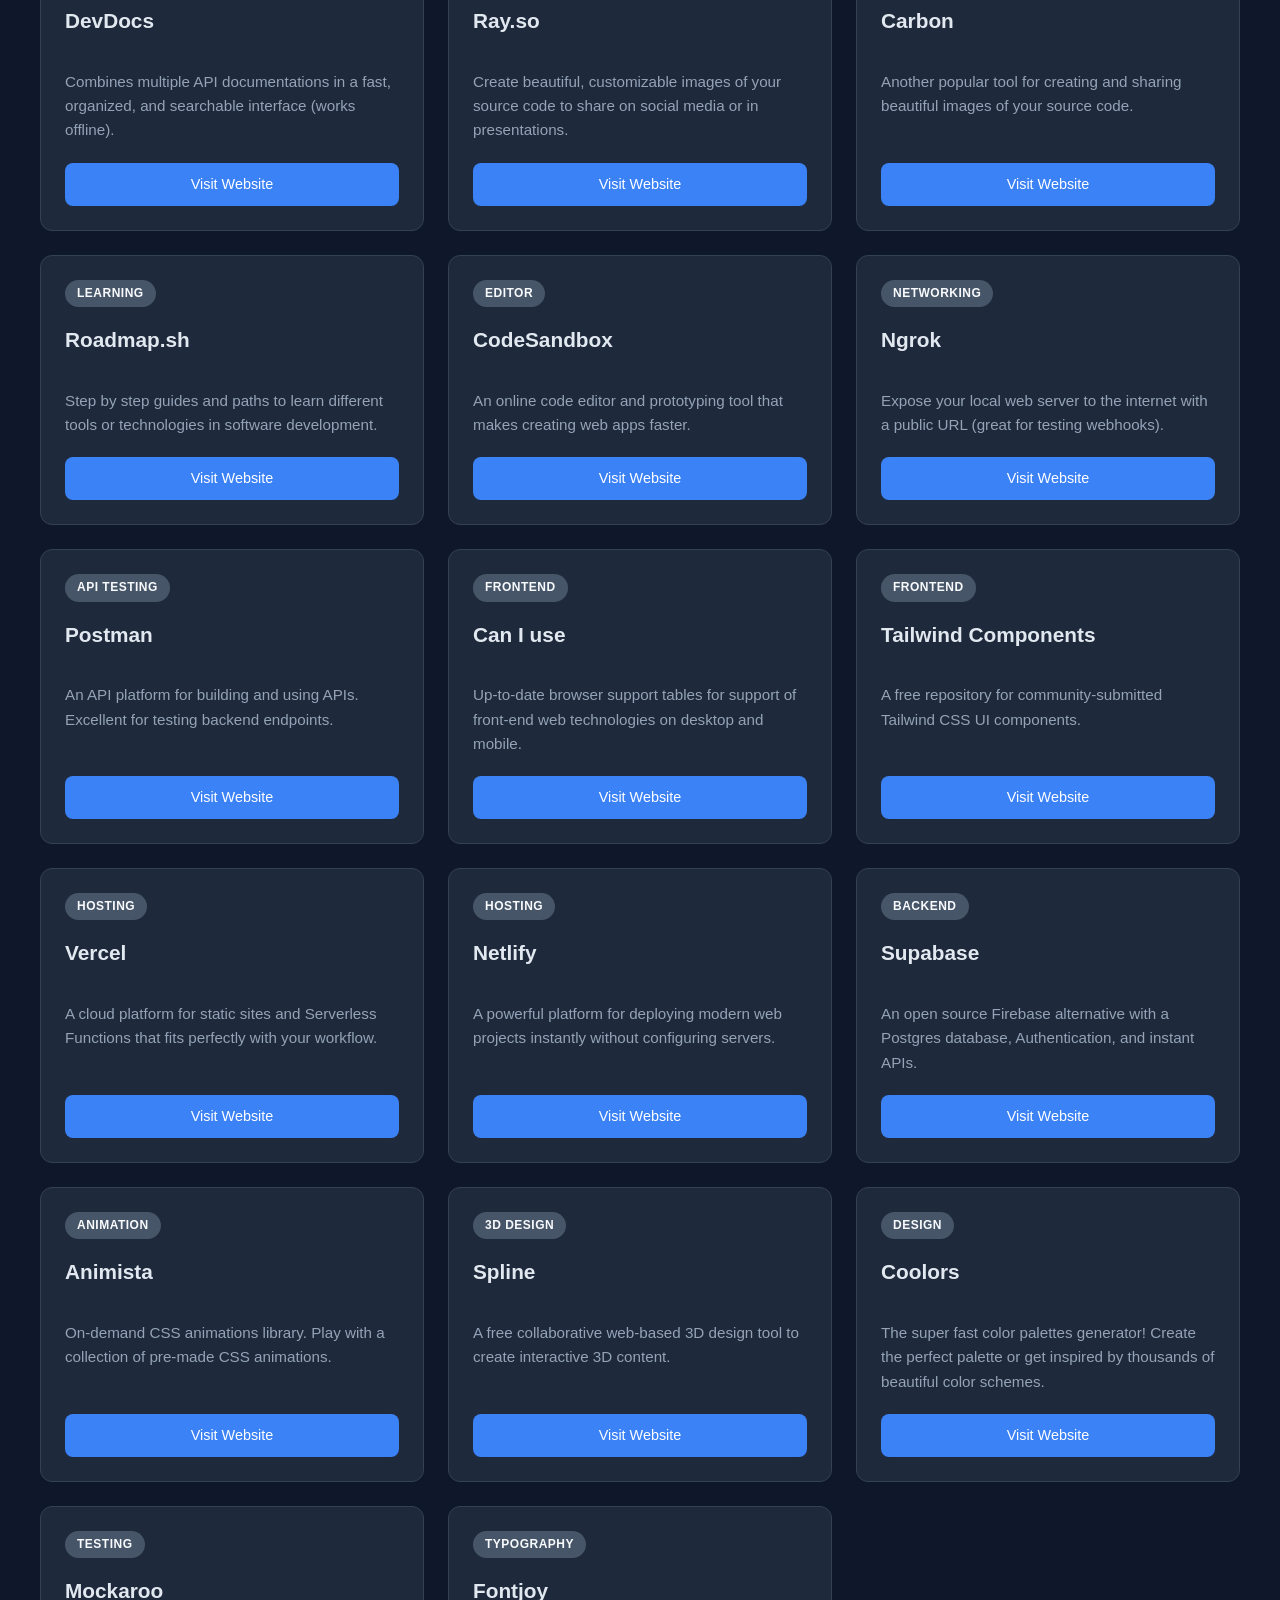
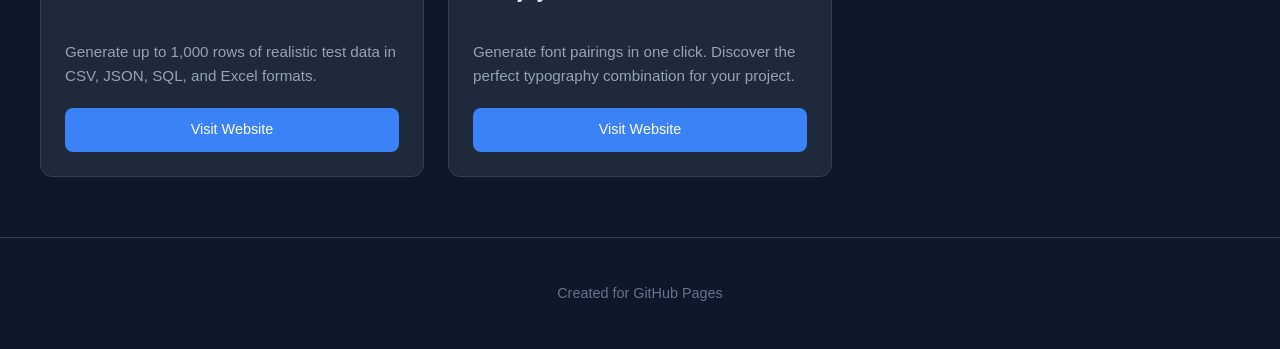
==== commit 665d5f02: "new3" ====
--- a/index.html
+++ b/index.html
@@ -4,7 +4,7 @@
     <meta charset="UTF-8">
     <meta name="viewport" content="width=device-width, initial-scale=1.0">
     <title>Useful Resources Directory</title>
-    <link rel="stylesheet" href="style.css?v=4">
+    <link rel="stylesheet" href="style.css?v=8">
 </head>
 <body>
     <header>
@@ -101,6 +101,6 @@
         <p>Created for GitHub Pages</p>
     </footer>
 
-    <script src="script.js?v=4"></script>
+    <script src="script.js?v=8"></script>
 </body>
 </html>
